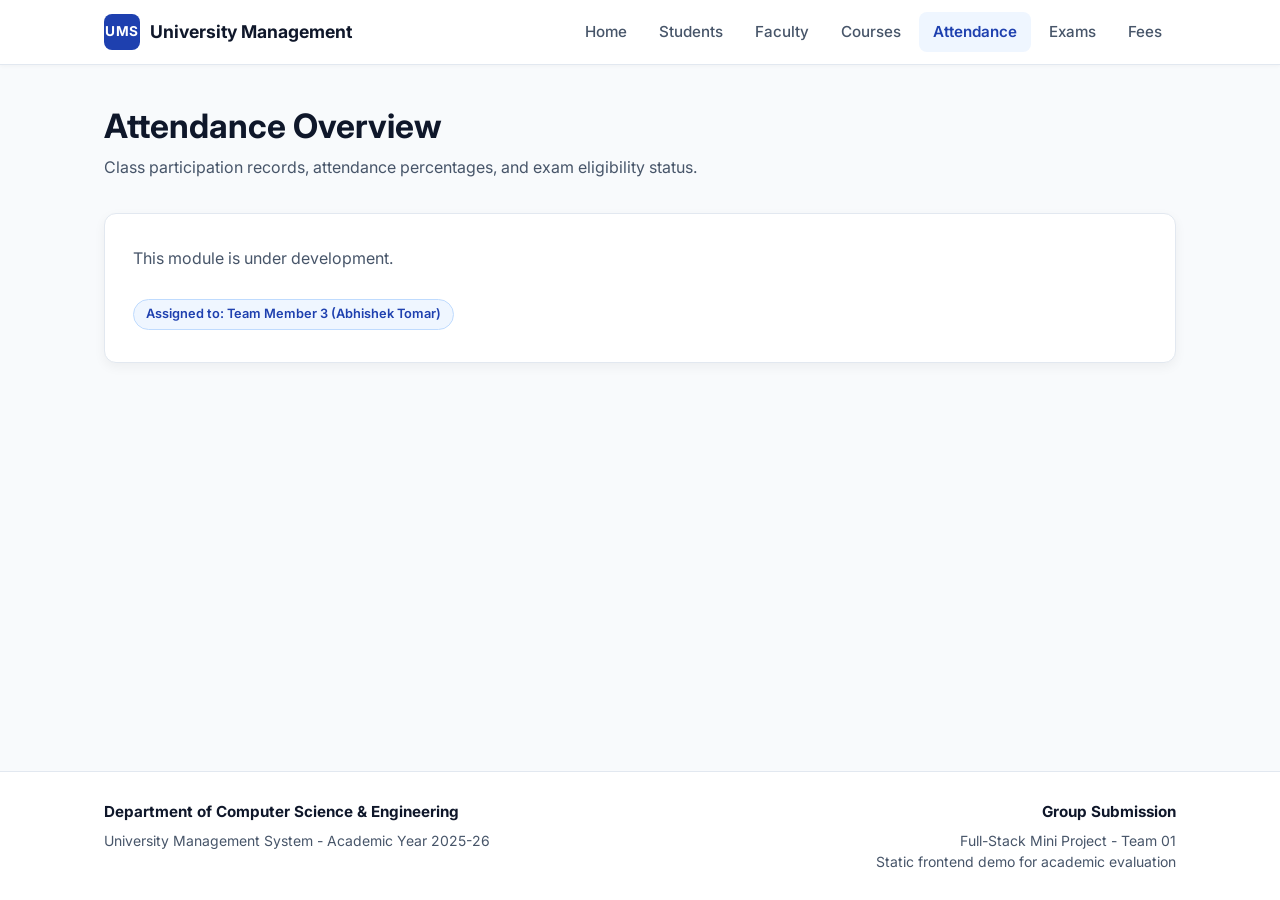
==== attendance.html @ fd05552b "feat(ui): add layout, home, student records, and placeholders" ====
<!DOCTYPE html>
<html lang="en">
<head>
  <meta charset="UTF-8">
  <meta name="viewport" content="width=device-width, initial-scale=1.0">
  <title>Attendance | University Management System</title>
  <link rel="stylesheet" href="css/style.css">
</head>
<body>

  <header class="navbar">
    <div class="container">
      <a href="index.html" class="brand">
        <span class="brand-mark">UMS</span>
        <span>University Management</span>
      </a>
      <nav class="nav-links" aria-label="Main navigation">
        <a href="index.html">Home</a>
        <a href="students.html">Students</a>
        <a href="faculty.html">Faculty</a>
        <a href="courses.html">Courses</a>
        <a href="attendance.html" class="active">Attendance</a>
        <a href="exams.html">Exams</a>
        <a href="fees.html">Fees</a>
      </nav>
    </div>
  </header>

  <main class="page-content">
    <div class="container">

      <header class="page-header">
        <h1>Attendance Overview</h1>
        <p class="subtitle">
          Class participation records, attendance percentages, and exam eligibility status.
        </p>
      </header>

      <section class="placeholder-card">
        <p class="placeholder-desc">This module is under development.</p>
        <p class="assigned-badge">Assigned to: Team Member 3 (Abhishek Tomar)</p>
      </section>

    </div>
  </main>

  <footer class="footer">
    <div class="container">
      <div>
        <h4>Department of Computer Science &amp; Engineering</h4>
        <p>University Management System - Academic Year 2025-26</p>
      </div>
      <div class="footer-meta">
        <h4>Group Submission</h4>
        <p>Full-Stack Mini Project - Team 01</p>
        <p>Static frontend demo for academic evaluation</p>
      </div>
    </div>
  </footer>

</body>
</html>
---- css/style.css ----
@import url('https://fonts.googleapis.com/css2?family=Inter:wght@400;500;600;700&display=swap');

* {
  margin: 0;
  padding: 0;
  box-sizing: border-box;
}

body {
  font-family: 'Inter', system-ui, -apple-system, sans-serif;
  background-color: #f8fafc;
  color: #475569;
  font-size: 1rem;
  line-height: 1.6;
  min-height: 100vh;
  display: flex;
  flex-direction: column;
}

a {
  text-decoration: none;
  color: inherit;
}

ul {
  list-style: none;
}

img {
  max-width: 100%;
  display: block;
}

.container {
  width: 100%;
  max-width: 1120px;
  margin: 0 auto;
  padding: 0 24px;
}

.page-content {
  flex: 1;
  padding: 40px 0 60px;
}

.navbar {
  background-color: #ffffff;
  border-bottom: 1px solid #e2e8f0;
  box-shadow: 0 1px 4px rgba(0, 0, 0, 0.04);
  position: sticky;
  top: 0;
  z-index: 100;
}

.navbar .container {
  display: flex;
  align-items: center;
  justify-content: space-between;
  min-height: 64px;
  gap: 16px;
}

.brand {
  display: flex;
  align-items: center;
  gap: 10px;
  font-weight: 700;
  font-size: 1.1rem;
  color: #0f172a;
}

.brand-mark {
  display: inline-flex;
  align-items: center;
  justify-content: center;
  width: 36px;
  height: 36px;
  background-color: #1e40af;
  color: #ffffff;
  border-radius: 8px;
  font-size: 0.85rem;
  font-weight: 700;
  letter-spacing: 0.5px;
}

.nav-links {
  display: flex;
  align-items: center;
  gap: 4px;
  flex-wrap: wrap;
}

.nav-links a {
  padding: 8px 14px;
  border-radius: 8px;
  font-size: 0.95rem;
  font-weight: 500;
  color: #475569;
  transition: background-color 0.2s ease, color 0.2s ease;
}

.nav-links a:hover {
  background-color: #f1f5f9;
  color: #1e40af;
}

.nav-links a.active {
  background-color: #eff6ff;
  color: #1e40af;
  font-weight: 600;
}

.page-header {
  margin-bottom: 32px;
}

.page-header h1 {
  font-size: 2.1rem;
  font-weight: 700;
  color: #0f172a;
  line-height: 1.25;
  margin-bottom: 8px;
}

.page-header .subtitle {
  font-size: 1rem;
  color: #475569;
  max-width: 640px;
}

.page-header .meta {
  margin-top: 10px;
  font-size: 0.95rem;
  color: #475569;
}

.page-header .meta strong {
  color: #0f172a;
}

.hero {
  background-color: #ffffff;
  border: 1px solid #e2e8f0;
  border-radius: 12px;
  box-shadow: 0 4px 12px rgba(0, 0, 0, 0.05);
  padding: 0;
  margin-bottom: 24px;
  display: grid;
  grid-template-columns: 1fr 1fr;
  gap: 0;
  align-items: stretch;
  overflow: hidden;
}

.hero-copy {
  padding: 44px 40px;
  display: flex;
  flex-direction: column;
  justify-content: center;
}

.hero h1 {
  font-size: 2.15rem;
  font-weight: 700;
  color: #0f172a;
  line-height: 1.2;
  margin-bottom: 12px;
}

.hero-copy > p {
  font-size: 1rem;
  color: #475569;
  margin-bottom: 24px;
  max-width: 480px;
}

.hero-notice {
  display: inline-block;
  background-color: #eff6ff;
  color: #1e40af;
  border: 1px solid #bfdbfe;
  border-radius: 20px;
  padding: 6px 14px;
  font-size: 0.85rem;
  font-weight: 500;
  margin-bottom: 16px;
  width: fit-content;
}

.hero-actions {
  display: flex;
  flex-wrap: wrap;
  gap: 12px;
}

.hero-media {
  min-height: 340px;
  height: 100%;
  overflow: hidden;
  background-color: #e2e8f0;
}

.hero-media img {
  width: 100%;
  height: 100%;
  min-height: 340px;
  object-fit: cover;
  display: block;
}

.week-strip {
  background-color: #ffffff;
  border: 1px solid #e2e8f0;
  border-radius: 12px;
  box-shadow: 0 4px 12px rgba(0, 0, 0, 0.05);
  padding: 24px 28px;
  margin-bottom: 36px;
}

.week-strip h3 {
  font-size: 1.1rem;
  color: #0f172a;
  margin-bottom: 16px;
}

.week-grid {
  display: grid;
  grid-template-columns: repeat(4, 1fr);
  gap: 16px;
}

.week-item {
  background-color: #f8fafc;
  border: 1px solid #e2e8f0;
  border-radius: 10px;
  padding: 16px;
}

.week-label {
  font-size: 0.8rem;
  font-weight: 600;
  color: #1e40af;
  margin-bottom: 6px;
  text-transform: uppercase;
  letter-spacing: 0.03em;
}

.week-text {
  font-size: 0.92rem;
  color: #475569;
  line-height: 1.45;
}

.page-banner {
  width: 100%;
  height: 200px;
  border-radius: 12px;
  overflow: hidden;
  border: 1px solid #e2e8f0;
  box-shadow: 0 4px 12px rgba(0, 0, 0, 0.05);
  margin-bottom: 28px;
}

.page-banner img {
  width: 100%;
  height: 100%;
  object-fit: cover;
}

.btn {
  display: inline-block;
  padding: 10px 20px;
  border-radius: 8px;
  font-size: 0.95rem;
  font-weight: 600;
  border: 1px solid transparent;
  cursor: pointer;
  transition: background-color 0.2s ease, border-color 0.2s ease, color 0.2s ease;
}

.btn-primary {
  background-color: #1e40af;
  color: #ffffff;
  border-color: #1e40af;
}

.btn-primary:hover {
  background-color: #1e3a8a;
  border-color: #1e3a8a;
}

.btn-secondary {
  background-color: #ffffff;
  color: #1e40af;
  border-color: #e2e8f0;
}

.btn-secondary:hover {
  background-color: #f8fafc;
  border-color: #4338ca;
  color: #4338ca;
}

.metrics {
  display: grid;
  grid-template-columns: repeat(4, 1fr);
  gap: 20px;
  margin-bottom: 40px;
}

.metric-card {
  background-color: #ffffff;
  border: 1px solid #e2e8f0;
  border-radius: 12px;
  box-shadow: 0 4px 12px rgba(0, 0, 0, 0.05);
  padding: 24px 20px;
}

.metric-card .label {
  font-size: 0.9rem;
  color: #475569;
  margin-bottom: 8px;
  font-weight: 500;
}

.metric-card .value {
  font-size: 1.75rem;
  font-weight: 700;
  color: #0f172a;
  line-height: 1.2;
}

.metric-card .accent {
  display: block;
  width: 36px;
  height: 4px;
  border-radius: 4px;
  background-color: #1e40af;
  margin-bottom: 14px;
}

.metric-card .accent.indigo {
  background-color: #4338ca;
}

.metric-card .accent.mint {
  background-color: #10b981;
}

.metric-card .accent.slate {
  background-color: #64748b;
}

.section-title {
  font-size: 1.4rem;
  font-weight: 700;
  color: #0f172a;
  margin-bottom: 8px;
}

.section-desc {
  font-size: 0.95rem;
  color: #475569;
  margin-bottom: 24px;
}

.feature-grid {
  display: grid;
  grid-template-columns: repeat(2, 1fr);
  gap: 20px;
}

.feature-card {
  background-color: #ffffff;
  border: 1px solid #e2e8f0;
  border-radius: 12px;
  box-shadow: 0 4px 12px rgba(0, 0, 0, 0.05);
  overflow: hidden;
  transition: border-color 0.2s ease, box-shadow 0.2s ease;
}

.feature-card:hover {
  border-color: #bfdbfe;
  box-shadow: 0 6px 16px rgba(30, 64, 175, 0.08);
}

.feature-card .feature-image {
  width: 100%;
  height: 160px;
  overflow: hidden;
}

.feature-card .feature-image img {
  width: 100%;
  height: 100%;
  object-fit: cover;
}

.feature-card .feature-body {
  padding: 22px 24px 28px;
}

.feature-card h3 {
  font-size: 1.25rem;
  color: #0f172a;
  margin-bottom: 8px;
}

.feature-card p {
  font-size: 0.95rem;
  color: #475569;
  margin-bottom: 16px;
}

.feature-card .link {
  font-size: 0.9rem;
  font-weight: 600;
  color: #1e40af;
}

.feature-card:hover .link {
  color: #4338ca;
}

.card-grid {
  display: grid;
  grid-template-columns: repeat(auto-fit, minmax(260px, 1fr));
  gap: 20px;
}

.profile-card {
  background-color: #ffffff;
  border: 1px solid #e2e8f0;
  border-radius: 12px;
  box-shadow: 0 4px 12px rgba(0, 0, 0, 0.05);
  padding: 28px 24px;
}

.profile-avatar {
  width: 88px;
  height: 88px;
  border-radius: 50%;
  overflow: hidden;
  border: 3px solid #eff6ff;
  margin-bottom: 16px;
}

.profile-avatar img {
  width: 100%;
  height: 100%;
  object-fit: cover;
}

.profile-card h3 {
  font-size: 1.2rem;
  color: #0f172a;
  margin-bottom: 4px;
}

.profile-card .designation {
  font-size: 0.9rem;
  font-weight: 600;
  color: #4338ca;
  margin-bottom: 12px;
}

.profile-card .detail {
  font-size: 0.9rem;
  color: #475569;
  margin-bottom: 6px;
}

.profile-card .detail strong {
  color: #0f172a;
  font-weight: 500;
}

.course-section {
  margin-bottom: 40px;
}

.course-section h2 {
  font-size: 1.35rem;
  color: #0f172a;
  margin-bottom: 6px;
}

.course-section .section-desc {
  margin-bottom: 20px;
}

.course-grid {
  display: grid;
  grid-template-columns: repeat(auto-fit, minmax(300px, 1fr));
  gap: 20px;
}

.course-card {
  background-color: #ffffff;
  border: 1px solid #e2e8f0;
  border-radius: 12px;
  box-shadow: 0 4px 12px rgba(0, 0, 0, 0.05);
  overflow: hidden;
  display: flex;
  flex-direction: column;
}

.course-card .course-image {
  width: 100%;
  height: 150px;
  overflow: hidden;
}

.course-card .course-image img {
  width: 100%;
  height: 100%;
  object-fit: cover;
}

.course-card .course-body {
  padding: 20px 24px 24px;
  display: flex;
  flex-direction: column;
  gap: 10px;
}

.course-code {
  display: inline-block;
  background-color: #eff6ff;
  color: #1e40af;
  font-size: 0.8rem;
  font-weight: 600;
  padding: 4px 10px;
  border-radius: 20px;
  width: fit-content;
}

.person-cell {
  display: flex;
  align-items: center;
  gap: 12px;
}

.person-thumb {
  width: 36px;
  height: 36px;
  border-radius: 50%;
  object-fit: cover;
  border: 2px solid #e2e8f0;
  flex-shrink: 0;
}

.highlight-box.with-image {
  display: grid;
  grid-template-columns: 1fr 220px;
  gap: 24px;
  align-items: center;
  padding: 0;
  overflow: hidden;
}

.highlight-box.with-image .highlight-content {
  padding: 24px 28px;
}

.highlight-box.with-image .highlight-image {
  height: 100%;
  min-height: 180px;
}

.highlight-box.with-image .highlight-image img {
  width: 100%;
  height: 100%;
  object-fit: cover;
}

.course-card h3 {
  font-size: 1.2rem;
  color: #0f172a;
}

.course-meta {
  display: flex;
  flex-wrap: wrap;
  gap: 10px 16px;
  font-size: 0.9rem;
  color: #475569;
}

.course-meta span {
  font-weight: 500;
  color: #0f172a;
}

.course-card .syllabus {
  font-size: 0.95rem;
  color: #475569;
  line-height: 1.55;
  margin-top: 4px;
}

.highlight-box {
  background-color: #ffffff;
  border: 1px solid #e2e8f0;
  border-radius: 12px;
  box-shadow: 0 4px 12px rgba(0, 0, 0, 0.05);
  padding: 24px 28px;
  margin-bottom: 32px;
}

.highlight-box h2 {
  font-size: 1.25rem;
  color: #0f172a;
  margin-bottom: 8px;
}

.highlight-box p {
  font-size: 0.95rem;
  color: #475569;
  max-width: 720px;
}

.highlight-box .rule {
  margin-top: 12px;
  font-weight: 600;
  color: #1e40af;
  font-size: 0.95rem;
}

.table-wrap {
  background-color: #ffffff;
  border: 1px solid #e2e8f0;
  border-radius: 12px;
  box-shadow: 0 4px 12px rgba(0, 0, 0, 0.05);
  overflow-x: auto;
}

table {
  width: 100%;
  border-collapse: collapse;
  font-size: 0.95rem;
}

thead {
  background-color: #f1f5f9;
}

th {
  text-align: left;
  padding: 12px 16px;
  font-weight: 600;
  color: #0f172a;
  font-size: 0.9rem;
  border-bottom: 1px solid #e2e8f0;
  white-space: nowrap;
}

td {
  padding: 12px 16px;
  border-bottom: 1px solid #e2e8f0;
  color: #475569;
  vertical-align: middle;
}

tbody tr:last-child td {
  border-bottom: none;
}

tbody tr:hover {
  background-color: #f8fafc;
}

.badge {
  display: inline-block;
  padding: 4px 10px;
  border-radius: 20px;
  font-size: 0.8rem;
  font-weight: 600;
  white-space: nowrap;
}

.badge-green {
  background-color: #d1fae5;
  color: #065f46;
}

.badge-blue {
  background-color: #dbeafe;
  color: #1e40af;
}

.badge-indigo {
  background-color: #e0e7ff;
  color: #3730a3;
}

.badge-amber {
  background-color: #fef3c7;
  color: #92400e;
}

.badge-red {
  background-color: #fee2e2;
  color: #991b1b;
}

.footer {
  background-color: #ffffff;
  border-top: 1px solid #e2e8f0;
  padding: 28px 0;
  margin-top: auto;
}

.footer .container {
  display: flex;
  flex-wrap: wrap;
  justify-content: space-between;
  gap: 16px;
  align-items: flex-start;
}

.footer h4 {
  font-size: 0.95rem;
  color: #0f172a;
  margin-bottom: 6px;
}

.footer p {
  font-size: 0.875rem;
  color: #475569;
  line-height: 1.5;
}

.footer-meta {
  text-align: right;
}

/* ---- Placeholder Modules (Exams / Fees) ---- */
.placeholder-card {
  background-color: #ffffff;
  border: 1px solid #e2e8f0;
  border-radius: 12px;
  box-shadow: 0 4px 12px rgba(0, 0, 0, 0.05);
  padding: 32px 28px;
}

.placeholder-status {
  display: flex;
  flex-wrap: wrap;
  align-items: center;
  gap: 12px;
  margin-bottom: 18px;
}

.assigned-badge {
  display: inline-block;
  padding: 4px 12px;
  border-radius: 20px;
  font-size: 0.8rem;
  font-weight: 600;
  background-color: #eff6ff;
  color: #1e40af;
  border: 1px solid #bfdbfe;
}

.placeholder-desc {
  font-size: 1rem;
  color: #475569;
  line-height: 1.6;
  max-width: 720px;
  margin-bottom: 28px;
}

.placeholder-heading {
  font-size: 1.25rem;
  font-weight: 700;
  color: #0f172a;
  margin-bottom: 16px;
}

.wireframe-grid {
  display: grid;
  grid-template-columns: repeat(3, 1fr);
  gap: 16px;
}

.wireframe-box {
  background-color: #f8fafc;
  border: 2px dashed #cbd5e1;
  border-radius: 10px;
  padding: 22px 18px;
  min-height: 140px;
}

.wireframe-box h3 {
  font-size: 1.05rem;
  font-weight: 600;
  color: #0f172a;
  margin-bottom: 8px;
}

.wireframe-box p {
  font-size: 0.9rem;
  color: #64748b;
  line-height: 1.5;
}

/* ---- Responsive ---- */
@media (max-width: 960px) {
  .metrics {
    grid-template-columns: repeat(2, 1fr);
  }

  .hero {
    grid-template-columns: 1fr;
  }

  .hero-copy {
    padding: 32px 28px;
    order: 2;
  }

  .hero-media {
    min-height: 220px;
    order: 1;
  }

  .hero-media img {
    min-height: 220px;
  }

  .hero h1 {
    font-size: 2rem;
  }

  .week-grid {
    grid-template-columns: repeat(2, 1fr);
  }

  .wireframe-grid {
    grid-template-columns: repeat(2, 1fr);
  }

  .highlight-box.with-image {
    grid-template-columns: 1fr;
  }

  .highlight-box.with-image .highlight-image {
    min-height: 160px;
    order: -1;
  }
}

@media (max-width: 720px) {
  .navbar .container {
    flex-direction: column;
    align-items: flex-start;
    padding-top: 14px;
    padding-bottom: 14px;
  }

  .nav-links {
    width: 100%;
  }

  .nav-links a {
    padding: 8px 10px;
    font-size: 0.9rem;
  }

  .page-header h1 {
    font-size: 1.85rem;
  }

  .hero h1 {
    font-size: 1.85rem;
  }

  .hero-copy {
    padding: 28px 22px;
  }

  .feature-grid {
    grid-template-columns: 1fr;
  }

  .metrics {
    grid-template-columns: 1fr;
  }

  .week-grid {
    grid-template-columns: 1fr;
  }

  .wireframe-grid {
    grid-template-columns: 1fr;
  }

  .placeholder-card {
    padding: 24px 18px;
  }

  .footer .container {
    flex-direction: column;
  }

  .footer-meta {
    text-align: left;
  }

  .page-content {
    padding: 28px 0 48px;
  }
}

@media (max-width: 480px) {
  .container {
    padding: 0 16px;
  }

  .hero-actions {
    flex-direction: column;
  }

  .hero-actions .btn {
    text-align: center;
  }
}
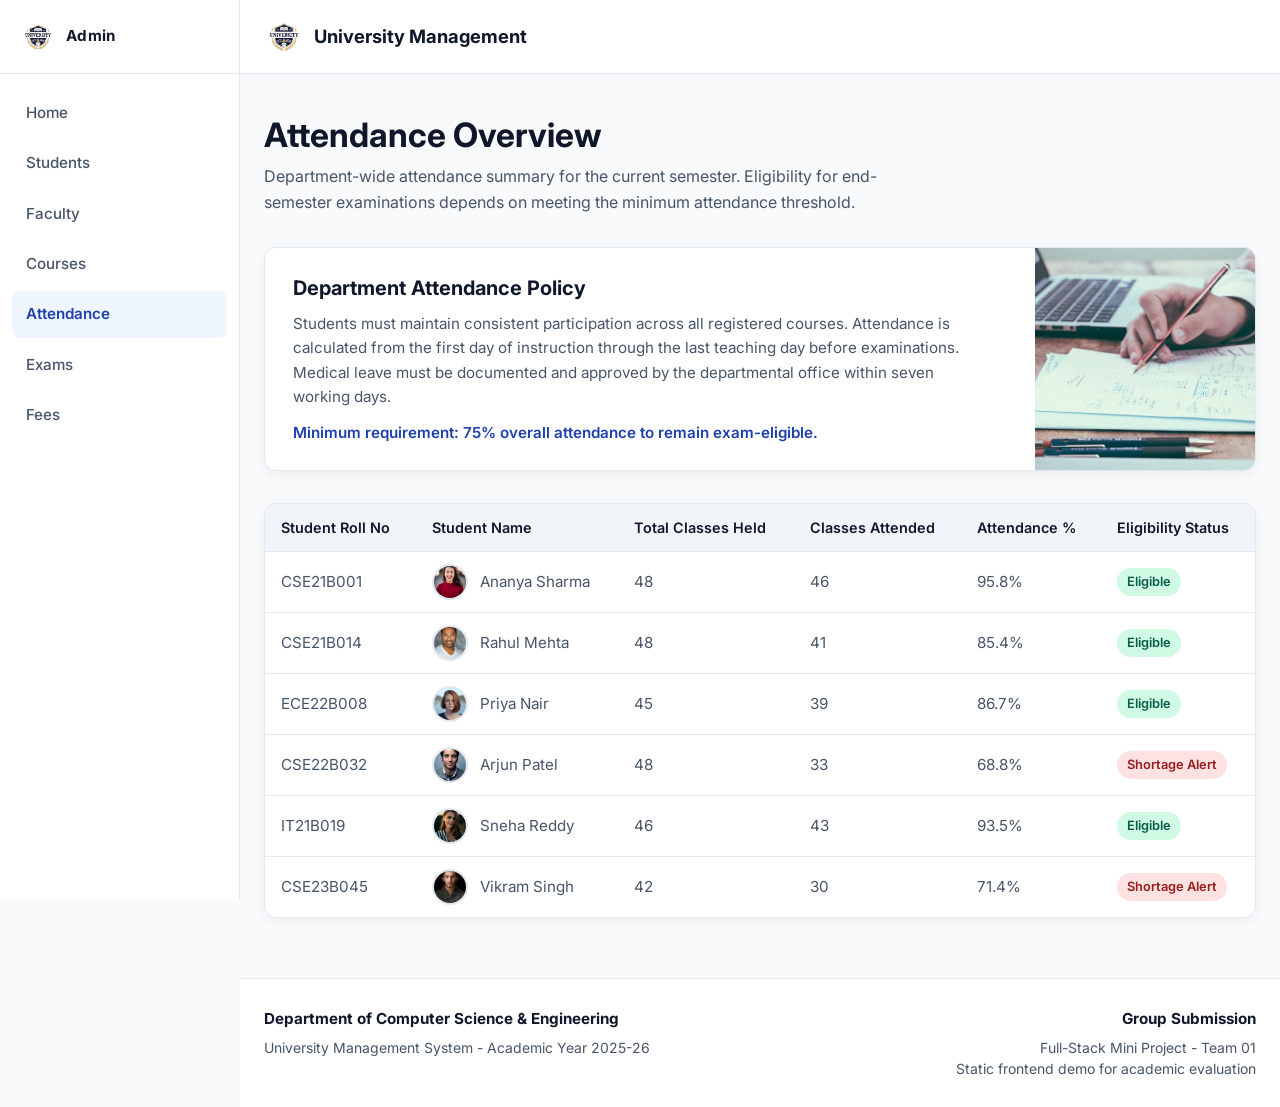
==== commit 3fcd98bf: "feat(ui): add sidebar layout, logo, and complete exams/fees modules Replace the top navbar with a li" ====
--- a/attendance.html
+++ b/attendance.html
@@ -8,13 +8,16 @@
 </head>
 <body>
 
-  <header class="navbar">
-    <div class="container">
-      <a href="index.html" class="brand">
-        <span class="brand-mark">UMS</span>
-        <span>University Management</span>
-      </a>
-      <nav class="nav-links" aria-label="Main navigation">
+  <input type="checkbox" id="sidebar-toggle" class="sidebar-toggle" aria-hidden="true">
+  <label for="sidebar-toggle" class="sidebar-backdrop" aria-label="Close menu"></label>
+
+  <div class="app-layout">
+    <aside class="sidebar" aria-label="Sidebar navigation">
+      <div class="sidebar-brand">
+        <img src="images/logo.png" alt="">
+        <span>Admin</span>
+      </div>
+      <nav class="sidebar-nav">
         <a href="index.html">Home</a>
         <a href="students.html">Students</a>
         <a href="faculty.html">Faculty</a>
@@ -23,8 +26,17 @@
         <a href="exams.html">Exams</a>
         <a href="fees.html">Fees</a>
       </nav>
-    </div>
-  </header>
+    </aside>
+
+    <div class="app-main">
+      <header class="topbar">
+        <label for="sidebar-toggle" class="menu-toggle" aria-label="Open menu">&#9776;</label>
+        <a href="index.html" class="brand">
+          <img src="images/logo.png" alt="University logo" class="brand-mark">
+          <span>University Management</span>
+        </a>
+      </header>
+
 
   <main class="page-content">
     <div class="container">
@@ -32,14 +44,121 @@
       <header class="page-header">
         <h1>Attendance Overview</h1>
         <p class="subtitle">
-          Class participation records, attendance percentages, and exam eligibility status.
+          Department-wide attendance summary for the current semester. Eligibility for
+          end-semester examinations depends on meeting the minimum attendance threshold.
         </p>
       </header>
 
-      <section class="placeholder-card">
-        <p class="placeholder-desc">This module is under development.</p>
-        <p class="assigned-badge">Assigned to: Team Member 3 (Abhishek Tomar)</p>
+      <section class="highlight-box with-image" aria-label="Attendance criteria">
+        <div class="highlight-content">
+          <h2>Department Attendance Policy</h2>
+          <p>
+            Students must maintain consistent participation across all registered courses.
+            Attendance is calculated from the first day of instruction through the last
+            teaching day before examinations. Medical leave must be documented and
+            approved by the departmental office within seven working days.
+          </p>
+          <p class="rule">Minimum requirement: 75% overall attendance to remain exam-eligible.</p>
+        </div>
+        <div class="highlight-image">
+          <img src="images/attendance-banner.jpg" alt="Student reviewing notes and academic records">
+        </div>
       </section>
+
+      <div class="table-wrap">
+        <table>
+          <thead>
+            <tr>
+              <th scope="col">Student Roll No</th>
+              <th scope="col">Student Name</th>
+              <th scope="col">Total Classes Held</th>
+              <th scope="col">Classes Attended</th>
+              <th scope="col">Attendance %</th>
+              <th scope="col">Eligibility Status</th>
+            </tr>
+          </thead>
+          <tbody>
+            <tr>
+              <td>CSE21B001</td>
+              <td>
+                <div class="person-cell">
+                  <img class="person-thumb" src="images/student-1.jpg" alt="">
+                  <span>Ananya Sharma</span>
+                </div>
+              </td>
+              <td>48</td>
+              <td>46</td>
+              <td>95.8%</td>
+              <td><span class="badge badge-green">Eligible</span></td>
+            </tr>
+            <tr>
+              <td>CSE21B014</td>
+              <td>
+                <div class="person-cell">
+                  <img class="person-thumb" src="images/student-2.jpg" alt="">
+                  <span>Rahul Mehta</span>
+                </div>
+              </td>
+              <td>48</td>
+              <td>41</td>
+              <td>85.4%</td>
+              <td><span class="badge badge-green">Eligible</span></td>
+            </tr>
+            <tr>
+              <td>ECE22B008</td>
+              <td>
+                <div class="person-cell">
+                  <img class="person-thumb" src="images/student-3.jpg" alt="">
+                  <span>Priya Nair</span>
+                </div>
+              </td>
+              <td>45</td>
+              <td>39</td>
+              <td>86.7%</td>
+              <td><span class="badge badge-green">Eligible</span></td>
+            </tr>
+            <tr>
+              <td>CSE22B032</td>
+              <td>
+                <div class="person-cell">
+                  <img class="person-thumb" src="images/student-4.jpg" alt="">
+                  <span>Arjun Patel</span>
+                </div>
+              </td>
+              <td>48</td>
+              <td>33</td>
+              <td>68.8%</td>
+              <td><span class="badge badge-red">Shortage Alert</span></td>
+            </tr>
+            <tr>
+              <td>IT21B019</td>
+              <td>
+                <div class="person-cell">
+                  <img class="person-thumb" src="images/student-5.jpg" alt="">
+                  <span>Sneha Reddy</span>
+                </div>
+              </td>
+              <td>46</td>
+              <td>43</td>
+              <td>93.5%</td>
+              <td><span class="badge badge-green">Eligible</span></td>
+            </tr>
+            <tr>
+              <td>CSE23B045</td>
+              <td>
+                <div class="person-cell">
+                  <img class="person-thumb" src="images/student-6.jpg" alt="">
+                  <span>Vikram Singh</span>
+                </div>
+              </td>
+              <td>42</td>
+              <td>30</td>
+              <td>71.4%</td>
+              <td><span class="badge badge-red">Shortage Alert</span></td>
+            </tr>
+          </tbody>
+        </table>
+      </div>
 
     </div>
   </main>
@@ -58,5 +177,8 @@
     </div>
   </footer>
 
+    </div>
+  </div>
+
 </body>
 </html>
--- a/css/style.css
+++ b/css/style.css
@@ -13,8 +13,6 @@
   font-size: 1rem;
   line-height: 1.6;
   min-height: 100vh;
-  display: flex;
-  flex-direction: column;
 }
 
 a {
@@ -38,26 +36,126 @@
   padding: 0 24px;
 }
 
-.page-content {
+.sidebar-toggle {
+  position: absolute;
+  opacity: 0;
+  pointer-events: none;
+}
+
+.app-layout {
+  display: flex;
+  min-height: 100vh;
+}
+
+.sidebar {
+  width: 240px;
+  flex-shrink: 0;
+  background-color: #ffffff;
+  color: #475569;
+  border-right: 1px solid #e2e8f0;
+  display: flex;
+  flex-direction: column;
+  position: sticky;
+  top: 0;
+  height: 100vh;
+  z-index: 200;
+}
+
+.sidebar-brand {
+  display: flex;
+  align-items: center;
+  gap: 10px;
+  height: 74px;
+  padding: 0 20px;
+  border-bottom: 1px solid #e2e8f0;
+  box-sizing: border-box;
+}
+
+.sidebar-brand img {
+  width: 36px;
+  height: 36px;
+  border-radius: 50%;
+  object-fit: contain;
+  background-color: #ffffff;
+}
+
+.sidebar-brand span {
+  font-size: 0.95rem;
+  font-weight: 700;
+  color: #0f172a;
+  letter-spacing: 0.02em;
+}
+
+.sidebar-nav {
+  display: flex;
+  flex-direction: column;
+  gap: 4px;
+  padding: 16px 12px;
+  overflow-y: auto;
+}
+
+.sidebar-nav a {
+  display: block;
+  padding: 11px 14px;
+  border-radius: 8px;
+  font-size: 0.95rem;
+  font-weight: 500;
+  color: #475569;
+  transition: background-color 0.2s ease, color 0.2s ease;
+}
+
+.sidebar-nav a:hover {
+  background-color: #f1f5f9;
+  color: #1e40af;
+}
+
+.sidebar-nav a.active {
+  background-color: #eff6ff;
+  color: #1e40af;
+  font-weight: 600;
+}
+
+.app-main {
   flex: 1;
-  padding: 40px 0 60px;
-}
-
-.navbar {
+  min-width: 0;
+  display: flex;
+  flex-direction: column;
+  min-height: 100vh;
+}
+
+.topbar {
   background-color: #ffffff;
   border-bottom: 1px solid #e2e8f0;
   box-shadow: 0 1px 4px rgba(0, 0, 0, 0.04);
   position: sticky;
   top: 0;
   z-index: 100;
-}
-
-.navbar .container {
+  height: 74px;
+  min-height: 74px;
   display: flex;
   align-items: center;
-  justify-content: space-between;
-  min-height: 64px;
-  gap: 16px;
+  padding: 0 24px;
+  gap: 14px;
+  box-sizing: border-box;
+}
+
+.menu-toggle {
+  display: none;
+  width: 40px;
+  height: 40px;
+  border-radius: 8px;
+  border: 1px solid #e2e8f0;
+  background-color: #ffffff;
+  color: #1e40af;
+  font-size: 1.25rem;
+  line-height: 1;
+  align-items: center;
+  justify-content: center;
+  cursor: pointer;
+}
+
+.menu-toggle:hover {
+  background-color: #eff6ff;
 }
 
 .brand {
@@ -65,49 +163,25 @@
   align-items: center;
   gap: 10px;
   font-weight: 700;
-  font-size: 1.1rem;
+  font-size: 1.15rem;
   color: #0f172a;
 }
 
 .brand-mark {
-  display: inline-flex;
-  align-items: center;
-  justify-content: center;
-  width: 36px;
-  height: 36px;
-  background-color: #1e40af;
-  color: #ffffff;
-  border-radius: 8px;
-  font-size: 0.85rem;
-  font-weight: 700;
-  letter-spacing: 0.5px;
-}
-
-.nav-links {
-  display: flex;
-  align-items: center;
-  gap: 4px;
-  flex-wrap: wrap;
-}
-
-.nav-links a {
-  padding: 8px 14px;
-  border-radius: 8px;
-  font-size: 0.95rem;
-  font-weight: 500;
-  color: #475569;
-  transition: background-color 0.2s ease, color 0.2s ease;
-}
-
-.nav-links a:hover {
-  background-color: #f1f5f9;
-  color: #1e40af;
-}
-
-.nav-links a.active {
-  background-color: #eff6ff;
-  color: #1e40af;
-  font-weight: 600;
+  display: block;
+  width: 40px;
+  height: 40px;
+  object-fit: contain;
+  border-radius: 50%;
+}
+
+.page-content {
+  flex: 1;
+  padding: 40px 0 60px;
+}
+
+.sidebar-backdrop {
+  display: none;
 }
 
 .page-header {
@@ -366,7 +440,7 @@
 
 .feature-grid {
   display: grid;
-  grid-template-columns: repeat(2, 1fr);
+  grid-template-columns: repeat(3, 1fr);
   gap: 20px;
 }
 
@@ -704,6 +778,114 @@
   color: #991b1b;
 }
 
+.badge-gray {
+  background-color: #e2e8f0;
+  color: #475569;
+}
+
+.metrics-3 {
+  grid-template-columns: repeat(3, 1fr);
+}
+
+.metric-card .value-sm {
+  font-size: 1.15rem;
+  line-height: 1.35;
+}
+
+.metric-card .metric-note {
+  margin-top: 12px;
+  font-size: 0.85rem;
+  color: #64748b;
+}
+
+.alert-box {
+  background-color: #eff6ff;
+  border: 1px solid #bfdbfe;
+  border-radius: 12px;
+  box-shadow: 0 4px 12px rgba(0, 0, 0, 0.04);
+  padding: 24px 28px;
+  margin-top: 32px;
+  margin-bottom: 8px;
+}
+
+.alert-box h2 {
+  font-size: 1.2rem;
+  color: #1e3a8a;
+  margin-bottom: 8px;
+}
+
+.alert-box .alert-intro {
+  font-size: 0.95rem;
+  color: #475569;
+  margin-bottom: 16px;
+  max-width: 760px;
+}
+
+.alert-list {
+  list-style: none;
+  display: grid;
+  gap: 12px;
+}
+
+.alert-list li {
+  background-color: #ffffff;
+  border: 1px solid #dbeafe;
+  border-radius: 10px;
+  padding: 14px 16px;
+  font-size: 0.95rem;
+  color: #334155;
+  line-height: 1.55;
+}
+
+.alert-list li strong {
+  color: #1e40af;
+  font-weight: 600;
+}
+
+.action-bar {
+  display: flex;
+  flex-wrap: wrap;
+  align-items: center;
+  justify-content: space-between;
+  gap: 20px;
+  background-color: #ffffff;
+  border: 1px solid #e2e8f0;
+  border-radius: 12px;
+  box-shadow: 0 4px 12px rgba(0, 0, 0, 0.05);
+  padding: 24px 28px;
+  margin-top: 32px;
+}
+
+.action-bar-copy {
+  flex: 1 1 280px;
+  max-width: 520px;
+}
+
+.action-bar-copy h2 {
+  font-size: 1.2rem;
+  color: #0f172a;
+  margin-bottom: 6px;
+}
+
+.action-bar-copy p {
+  font-size: 0.95rem;
+  color: #475569;
+  line-height: 1.5;
+}
+
+.action-bar-actions {
+  display: flex;
+  flex-wrap: wrap;
+  gap: 12px;
+}
+
+.btn-static,
+.btn-static:disabled {
+  opacity: 0.72;
+  cursor: not-allowed;
+  pointer-events: none;
+}
+
 .footer {
   background-color: #ffffff;
   border-top: 1px solid #e2e8f0;
@@ -807,8 +989,54 @@
 
 /* ---- Responsive ---- */
 @media (max-width: 960px) {
+  .sidebar {
+    position: fixed;
+    left: 0;
+    top: 0;
+    transform: translateX(-100%);
+    transition: transform 0.25s ease;
+    box-shadow: 8px 0 24px rgba(15, 23, 42, 0.2);
+  }
+
+  .sidebar-toggle:checked ~ .app-layout .sidebar {
+    transform: translateX(0);
+  }
+
+  .sidebar-backdrop {
+    display: block;
+    position: fixed;
+    inset: 0;
+    background-color: rgba(15, 23, 42, 0.4);
+    z-index: 150;
+    opacity: 0;
+    pointer-events: none;
+    transition: opacity 0.25s ease;
+  }
+
+  .sidebar-toggle:checked ~ .sidebar-backdrop {
+    opacity: 1;
+    pointer-events: auto;
+  }
+
+  .menu-toggle {
+    display: inline-flex;
+  }
+
+  .feature-grid {
+    grid-template-columns: repeat(2, 1fr);
+  }
+
   .metrics {
     grid-template-columns: repeat(2, 1fr);
+  }
+
+  .metrics-3 {
+    grid-template-columns: 1fr;
+  }
+
+  .action-bar {
+    flex-direction: column;
+    align-items: flex-start;
   }
 
   .hero {
@@ -852,20 +1080,12 @@
 }
 
 @media (max-width: 720px) {
-  .navbar .container {
-    flex-direction: column;
-    align-items: flex-start;
-    padding-top: 14px;
-    padding-bottom: 14px;
-  }
-
-  .nav-links {
-    width: 100%;
-  }
-
-  .nav-links a {
-    padding: 8px 10px;
-    font-size: 0.9rem;
+  .topbar {
+    padding: 0 16px;
+  }
+
+  .brand {
+    font-size: 1rem;
   }
 
   .page-header h1 {
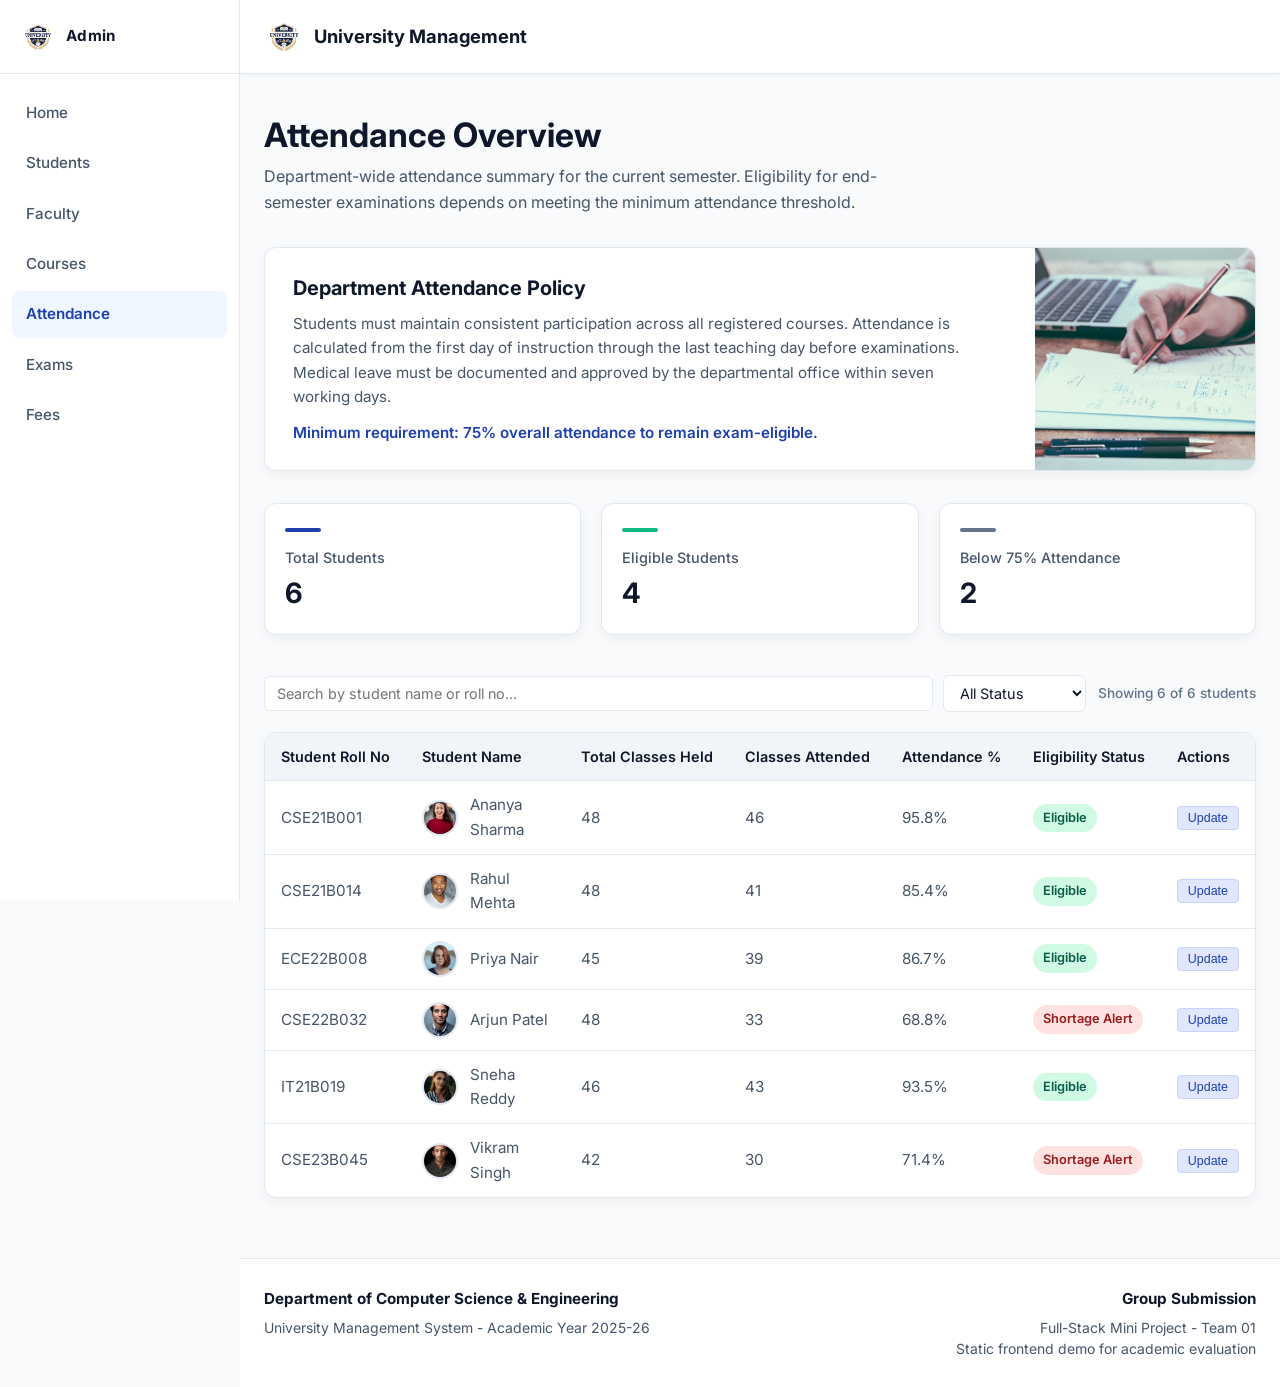
==== commit 653dff43: "feat(attendance): link attendance.js to attendance.html" ====
--- a/attendance.html
+++ b/attendance.html
@@ -65,6 +65,38 @@
         </div>
       </section>
 
+      <section class="metrics metrics-3" aria-label="Attendance statistics">
+        <article class="metric-card">
+          <span class="accent"></span>
+          <p class="label">Total Students</p>
+          <p class="value" id="totalStudentsStat">6</p>
+        </article>
+        <article class="metric-card">
+          <span class="accent mint"></span>
+          <p class="label">Eligible Students</p>
+          <p class="value" id="eligibleStudentsStat">4</p>
+        </article>
+        <article class="metric-card">
+          <span class="accent slate"></span>
+          <p class="label">Below 75% Attendance</p>
+          <p class="value" id="shortageStudentsStat">2</p>
+        </article>
+      </section>
+
+      <div class="filter-bar">
+        <div class="filter-group">
+          <input type="text" id="attendanceSearch" placeholder="Search by student name or roll no...">
+          <select id="attendanceStatusFilter">
+            <option value="">All Status</option>
+            <option value="eligible">Eligible</option>
+            <option value="shortage">Shortage Alert</option>
+          </select>
+        </div>
+        <div class="filter-actions">
+          <span id="attendanceCountLabel" class="student-count-label">Showing 6 of 6 students</span>
+        </div>
+      </div>
+
       <div class="table-wrap">
         <table>
           <thead>
@@ -75,6 +107,7 @@
               <th scope="col">Classes Attended</th>
               <th scope="col">Attendance %</th>
               <th scope="col">Eligibility Status</th>
+              <th scope="col">Actions</th>
             </tr>
           </thead>
           <tbody>
@@ -90,6 +123,11 @@
               <td>46</td>
               <td>95.8%</td>
               <td><span class="badge badge-green">Eligible</span></td>
+              <td>
+                <div class="action-buttons">
+                  <button type="button" class="btn-edit" data-roll="CSE21B001" title="Update attendance">Update</button>
+                </div>
+              </td>
             </tr>
             <tr>
               <td>CSE21B014</td>
@@ -103,6 +141,11 @@
               <td>41</td>
               <td>85.4%</td>
               <td><span class="badge badge-green">Eligible</span></td>
+              <td>
+                <div class="action-buttons">
+                  <button type="button" class="btn-edit" data-roll="CSE21B014" title="Update attendance">Update</button>
+                </div>
+              </td>
             </tr>
             <tr>
               <td>ECE22B008</td>
@@ -116,6 +159,11 @@
               <td>39</td>
               <td>86.7%</td>
               <td><span class="badge badge-green">Eligible</span></td>
+              <td>
+                <div class="action-buttons">
+                  <button type="button" class="btn-edit" data-roll="ECE22B008" title="Update attendance">Update</button>
+                </div>
+              </td>
             </tr>
             <tr>
               <td>CSE22B032</td>
@@ -129,6 +177,11 @@
               <td>33</td>
               <td>68.8%</td>
               <td><span class="badge badge-red">Shortage Alert</span></td>
+              <td>
+                <div class="action-buttons">
+                  <button type="button" class="btn-edit" data-roll="CSE22B032" title="Update attendance">Update</button>
+                </div>
+              </td>
             </tr>
             <tr>
               <td>IT21B019</td>
@@ -142,6 +195,11 @@
               <td>43</td>
               <td>93.5%</td>
               <td><span class="badge badge-green">Eligible</span></td>
+              <td>
+                <div class="action-buttons">
+                  <button type="button" class="btn-edit" data-roll="IT21B019" title="Update attendance">Update</button>
+                </div>
+              </td>
             </tr>
             <tr>
               <td>CSE23B045</td>
@@ -155,6 +213,11 @@
               <td>30</td>
               <td>71.4%</td>
               <td><span class="badge badge-red">Shortage Alert</span></td>
+              <td>
+                <div class="action-buttons">
+                  <button type="button" class="btn-edit" data-roll="CSE23B045" title="Update attendance">Update</button>
+                </div>
+              </td>
             </tr>
           </tbody>
         </table>
@@ -180,5 +243,38 @@
     </div>
   </div>
 
+  <div id="attendanceModal" class="modal-overlay" aria-hidden="true">
+    <div class="modal-card">
+      <div class="modal-header">
+        <h3>Update Attendance</h3>
+        <button type="button" class="modal-close-btn" id="closeAttendanceModalBtn" aria-label="Close modal">&times;</button>
+      </div>
+      <form id="attendanceForm">
+        <div class="modal-body">
+          <div class="form-group">
+            <label for="attendanceRoll">Roll Number</label>
+            <input type="text" id="attendanceRoll" readonly>
+          </div>
+          <div class="form-group">
+            <label for="attendanceName">Student Name</label>
+            <input type="text" id="attendanceName" readonly>
+          </div>
+          <div class="form-group">
+            <label for="classesHeld">Total Classes Held</label>
+            <input type="number" id="classesHeld" min="1" step="1" required placeholder="e.g. 48">
+          </div>
+          <div class="form-group">
+            <label for="classesAttended">Classes Attended</label>
+            <input type="number" id="classesAttended" min="0" step="1" required placeholder="e.g. 40">
+          </div>
+        </div>
+        <div class="modal-footer">
+          <button type="button" class="btn btn-secondary" id="cancelAttendanceModalBtn">Cancel / Close</button>
+          <button type="submit" class="btn btn-primary" id="saveAttendanceBtn">Save Changes</button>
+        </div>
+      </form>
+    </div>
+  </div>
+  <script src="js/attendance.js"></script>
 </body>
 </html>
--- a/css/style.css
+++ b/css/style.css
@@ -1146,3 +1146,342 @@
     text-align: center;
   }
 }
+
+/* ==========================================================================
+   Dynamic UI Additions (Filters, Modals, Action Buttons)
+   ========================================================================== */
+
+.filter-bar {
+  display: flex;
+  flex-wrap: wrap;
+  align-items: center;
+  justify-content: space-between;
+  gap: 12px;
+  margin-bottom: 20px;
+}
+
+.filter-group {
+  display: flex;
+  flex-wrap: wrap;
+  align-items: center;
+  gap: 10px;
+  flex: 1;
+}
+
+.filter-bar input[type="text"],
+.filter-bar select {
+  border: 1px solid #e2e8f0;
+  border-radius: 6px;
+  padding: 8px 12px;
+  font-size: 0.9rem;
+  font-family: inherit;
+  color: #0f172a;
+  background-color: #ffffff;
+  outline: none;
+  transition: border-color 0.2s ease, box-shadow 0.2s ease;
+}
+
+.filter-bar input[type="text"]:focus,
+.filter-bar select:focus {
+  border-color: #1e40af;
+  box-shadow: 0 0 0 3px rgba(30, 64, 175, 0.1);
+}
+
+.filter-bar input[type="text"] {
+  min-width: 260px;
+  flex: 1;
+}
+
+.filter-actions {
+  display: flex;
+  align-items: center;
+  gap: 12px;
+}
+
+.student-count-label {
+  font-size: 0.85rem;
+  color: #64748b;
+  font-weight: 500;
+  white-space: nowrap;
+}
+
+#openAddModalBtn.btn-primary,
+.filter-bar .btn-primary {
+  display: inline-flex;
+  align-items: center;
+  justify-content: center;
+  padding: 8px 16px;
+  border-radius: 6px;
+  font-size: 0.9rem;
+  font-weight: 600;
+  cursor: pointer;
+  background-color: #1e40af;
+  color: #ffffff;
+  border: 1px solid #1e40af;
+  transition: background-color 0.2s ease, border-color 0.2s ease;
+}
+
+#openAddModalBtn.btn-primary:hover,
+.filter-bar .btn-primary:hover {
+  background-color: #1e3a8a;
+  border-color: #1e3a8a;
+}
+
+/* Row Actions */
+.action-buttons {
+  display: flex;
+  gap: 6px;
+  align-items: center;
+}
+
+.btn-edit {
+  display: inline-flex;
+  align-items: center;
+  justify-content: center;
+  padding: 4px 10px;
+  font-size: 0.78rem;
+  font-weight: 500;
+  color: #1e40af;
+  background-color: #e0e7ff;
+  border: 1px solid #c7d2fe;
+  border-radius: 4px;
+  cursor: pointer;
+  transition: background-color 0.2s ease, color 0.2s ease, border-color 0.2s ease;
+}
+
+.btn-edit:hover {
+  background-color: #c7d2fe;
+  color: #1e3a8a;
+  border-color: #a5b4fc;
+}
+
+/* Row Action & Delete Button */
+.btn-delete {
+  display: inline-flex;
+  align-items: center;
+  justify-content: center;
+  padding: 4px 10px;
+  font-size: 0.8rem;
+  font-weight: 500;
+  color: #991b1b;
+  background-color: #fee2e2;
+  border: 1px solid #fecaca;
+  border-radius: 6px;
+  cursor: pointer;
+  transition: background-color 0.2s ease, color 0.2s ease, border-color 0.2s ease;
+}
+
+.btn-delete:hover {
+  background-color: #ef4444;
+  color: #ffffff;
+  border-color: #ef4444;
+}
+
+/* Badge classes aliases */
+.badge-deans {
+  background-color: #d1fae5;
+  color: #065f46;
+}
+
+.badge-regular {
+  background-color: #dbeafe;
+  color: #1e40af;
+}
+
+.badge-pending {
+  background-color: #fef3c7;
+  color: #92400e;
+}
+
+/* Avatar placeholder fallback */
+.person-avatar-placeholder {
+  display: inline-flex;
+  align-items: center;
+  justify-content: center;
+  background-color: #e2e8f0;
+  color: #1e40af;
+  font-weight: 600;
+  font-size: 0.85rem;
+  line-height: 1;
+  text-transform: uppercase;
+}
+
+/* Modal Overlay & Card */
+.modal-overlay {
+  display: none;
+  position: fixed;
+  top: 0;
+  left: 0;
+  width: 100%;
+  height: 100%;
+  background: rgba(15, 23, 42, 0.6);
+  z-index: 1000;
+  align-items: center;
+  justify-content: center;
+  padding: 20px;
+  box-sizing: border-box;
+}
+
+.modal-overlay.active {
+  display: flex;
+}
+
+.modal-card {
+  background: #ffffff;
+  border-radius: 12px;
+  max-width: 480px;
+  width: 100%;
+  box-shadow: 0 20px 25px -5px rgba(0, 0, 0, 0.1), 0 10px 10px -5px rgba(0, 0, 0, 0.04);
+  overflow: hidden;
+  border: 1px solid #e2e8f0;
+}
+
+.modal-header {
+  display: flex;
+  align-items: center;
+  justify-content: space-between;
+  padding: 18px 24px;
+  border-bottom: 1px solid #e2e8f0;
+}
+
+.modal-header h3 {
+  font-size: 1.15rem;
+  font-weight: 700;
+  color: #0f172a;
+  margin: 0;
+}
+
+.modal-close-btn {
+  background: none;
+  border: none;
+  font-size: 1.5rem;
+  line-height: 1;
+  color: #64748b;
+  cursor: pointer;
+  padding: 4px;
+  border-radius: 4px;
+}
+
+.modal-close-btn:hover {
+  color: #0f172a;
+}
+
+.modal-body {
+  padding: 20px 24px;
+  display: flex;
+  flex-direction: column;
+  gap: 16px;
+}
+
+.modal-body .form-group {
+  display: flex;
+  flex-direction: column;
+  gap: 6px;
+}
+
+.modal-body label {
+  font-size: 0.85rem;
+  font-weight: 600;
+  color: #334155;
+}
+
+.modal-body input,
+.modal-body select {
+  border: 1px solid #e2e8f0;
+  border-radius: 6px;
+  padding: 8px 12px;
+  font-size: 0.9rem;
+  font-family: inherit;
+  color: #0f172a;
+  background-color: #ffffff;
+  outline: none;
+  transition: border-color 0.2s ease, box-shadow 0.2s ease;
+}
+
+.modal-body input:focus,
+.modal-body select:focus {
+  border-color: #1e40af;
+  box-shadow: 0 0 0 3px rgba(30, 64, 175, 0.1);
+}
+
+.modal-body input[readonly],
+.modal-body input:disabled {
+  background-color: #f1f5f9;
+  color: #64748b;
+  cursor: not-allowed;
+  border-color: #cbd5e1;
+}
+
+/* Avatar Upload Preview */
+.avatar-preview-wrapper {
+  display: flex;
+  align-items: center;
+  gap: 12px;
+  margin-top: 6px;
+}
+
+.avatar-preview-img,
+.avatar-preview-placeholder {
+  width: 44px;
+  height: 44px;
+  border-radius: 50%;
+  object-fit: cover;
+  border: 1px solid #cbd5e1;
+  flex-shrink: 0;
+}
+
+.avatar-preview-placeholder {
+  display: flex;
+  align-items: center;
+  justify-content: center;
+  background-color: #e2e8f0;
+  color: #475569;
+  font-size: 0.75rem;
+  font-weight: 600;
+  text-transform: uppercase;
+}
+
+.avatar-preview-wrapper input[type="file"] {
+  font-size: 0.85rem;
+  color: #475569;
+  border: none;
+  padding: 0;
+  background: transparent;
+}
+
+.modal-footer {
+  display: flex;
+  align-items: center;
+  justify-content: flex-end;
+  gap: 10px;
+  padding: 16px 24px;
+  background: #f8fafc;
+  border-top: 1px solid #e2e8f0;
+}
+
+@media (max-width: 640px) {
+  .filter-bar {
+    flex-direction: column;
+    align-items: stretch;
+  }
+
+  .filter-group {
+    flex-direction: column;
+    align-items: stretch;
+  }
+
+  .filter-bar input[type="text"] {
+    min-width: 100%;
+  }
+
+  .filter-actions {
+    flex-direction: column;
+    align-items: stretch;
+    gap: 8px;
+  }
+
+  .student-count-label {
+    text-align: center;
+  }
+}
+
